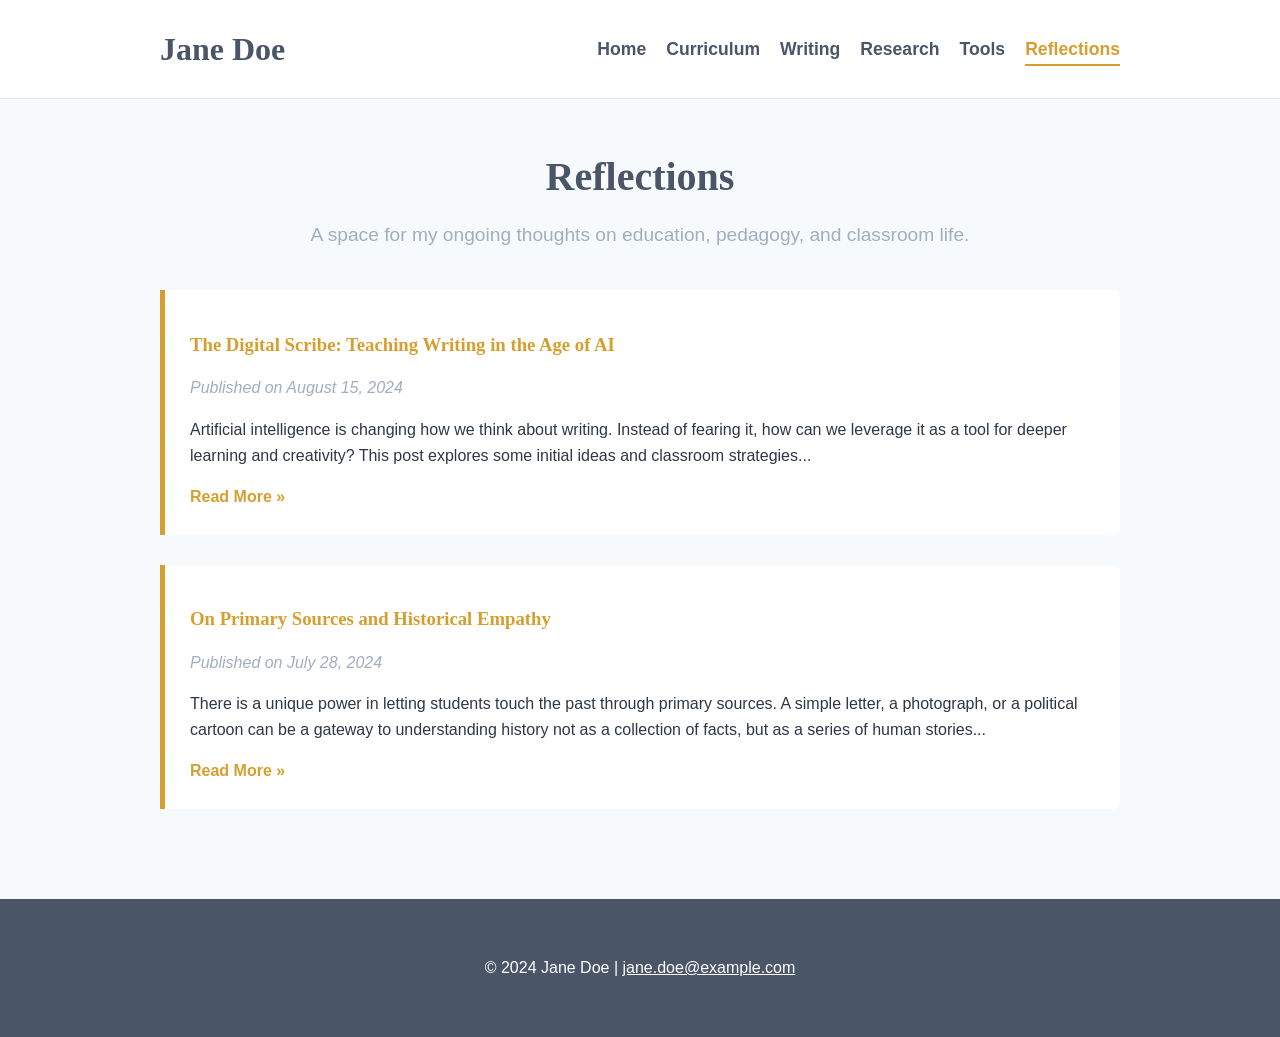
==== blog.html @ 9fa74263 "feat: Create professional portfolio website This commit establishes a complete, professional portfol" ====
<!DOCTYPE html>
<html lang="en">
<head>
    <meta charset="UTF-8">
    <meta name="viewport" content="width=device-width, initial-scale=1.0">
    <meta name="description" content="Reflections on teaching, learning, and education by Jane Doe.">
    <title>Reflections - Jane Doe</title>
    <link rel="stylesheet" href="css/style.css">
</head>
<body>
    <header>
        <div class="container">
            <h1>Jane Doe</h1>
            <nav>
                <ul>
                    <li><a href="index.html">Home</a></li>
                    <li><a href="projects.html">Curriculum</a></li>
                    <li><a href="writing.html">Writing</a></li>
                    <li><a href="research.html">Research</a></li>
                    <li><a href="tools.html">Tools</a></li>
                    <li><a href="blog.html" class="active">Reflections</a></li>
                </ul>
            </nav>
        </div>
    </header>

    <main class="container">
        <section class="page-title">
            <h2>Reflections</h2>
            <p>A space for my ongoing thoughts on education, pedagogy, and classroom life.</p>
        </section>

        <section class="blog-list">
            <div class="blog-post-summary">
                <h3><a href="blog/post1.html">The Digital Scribe: Teaching Writing in the Age of AI</a></h3>
                <p class="post-meta">Published on August 15, 2024</p>
                <p>Artificial intelligence is changing how we think about writing. Instead of fearing it, how can we leverage it as a tool for deeper learning and creativity? This post explores some initial ideas and classroom strategies...</p>
                <a href="blog/post1.html" class="read-more">Read More &raquo;</a>
            </div>
            <div class="blog-post-summary">
                <h3><a href="#">On Primary Sources and Historical Empathy</a></h3>
                <p class="post-meta">Published on July 28, 2024</p>
                <p>There is a unique power in letting students touch the past through primary sources. A simple letter, a photograph, or a political cartoon can be a gateway to understanding history not as a collection of facts, but as a series of human stories...</p>
                <a href="#" class="read-more">Read More &raquo;</a>
            </div>
        </section>
    </main>

    <footer>
        <div class="container">
            <p>&copy; 2024 Jane Doe | <a href="mailto:jane.doe@example.com">jane.doe@example.com</a></p>
        </div>
    </footer>

    <script src="js/main.js"></script>
</body>
</html>
---- css/style.css ----
/* --- Global Styles & Variables --- */
:root {
    --primary-color: #4A5568; /* Charcoal */
    --secondary-color: #A0AEC0; /* Slate Gray */
    --accent-color: #D69E2E; /* Warm Gold */
    --background-color: #F7FAFC; /* Off-white */
    --text-color: #2D3748; /* Dark Gray */
    --heading-font: 'Georgia', serif;
    --body-font: 'Lato', sans-serif;
}

body {
    font-family: var(--body-font);
    line-height: 1.6;
    color: var(--text-color);
    background-color: var(--background-color);
    margin: 0;
    padding: 0;
}

.container {
    width: 90%;
    max-width: 960px;
    margin: 0 auto;
    padding: 20px 0;
}

h1, h2, h3, h4 {
    font-family: var(--heading-font);
    color: var(--primary-color);
    line-height: 1.2;
}

a {
    color: var(--accent-color);
    text-decoration: none;
    transition: color 0.3s ease;
}

a:hover {
    color: var(--primary-color);
}

img {
    max-width: 100%;
    height: auto;
}

/* --- Header & Navigation --- */
header {
    background-color: #fff;
    border-bottom: 1px solid #E2E8F0;
    padding: 10px 0;
}

header .container {
    display: flex;
    justify-content: space-between;
    align-items: center;
}

header h1 {
    margin: 0;
    font-size: 2em;
}

header nav ul {
    margin: 0;
    padding: 0;
    list-style: none;
    display: flex;
}

header nav li {
    margin-left: 20px;
}

header nav a {
    font-weight: bold;
    font-size: 1.1em;
    color: var(--primary-color);
}

header nav a.active, header nav a:hover {
    color: var(--accent-color);
    border-bottom: 2px solid var(--accent-color);
    padding-bottom: 5px;
}

/* --- Main Content Sections --- */
main {
    padding: 40px 0;
}

.page-title {
    text-align: center;
    margin-bottom: 40px;
}

.page-title h2 {
    font-size: 2.5em;
    margin-bottom: 10px;
}

.page-title p {
    font-size: 1.2em;
    color: var(--secondary-color);
}

/* --- Homepage Specific --- */
.hero {
    display: flex;
    align-items: center;
    gap: 40px;
    margin-bottom: 60px;
}

.hero .profile-pic {
    width: 150px;
    height: 150px;
    border-radius: 50%;
    border: 5px solid var(--accent-color);
}

.hero h2 {
    font-size: 2.2em;
    margin-bottom: 10px;
}

.featured-work h3 {
    text-align: center;
    font-size: 1.8em;
    margin-bottom: 30px;
}

/* --- Gallery Styles --- */
.gallery {
    display: grid;
    grid-template-columns: repeat(auto-fit, minmax(280px, 1fr));
    gap: 30px;
}

.gallery-item {
    background: #fff;
    border: 1px solid #E2E8F0;
    border-radius: 8px;
    overflow: hidden;
    box-shadow: 0 4px 6px rgba(0,0,0,0.05);
    transition: transform 0.3s ease, box-shadow 0.3s ease;
}

.gallery-item:hover {
    transform: translateY(-5px);
    box-shadow: 0 10px 15px rgba(0,0,0,0.1);
}

.gallery-item img {
    display: block;
    width: 100%;
    height: 180px;
    object-fit: cover;
}

.gallery-item h4, .gallery-item p {
    padding: 0 20px;
    margin: 10px 0;
}

.gallery-item h4 {
    color: var(--primary-color);
}

.gallery-item p {
    font-size: 0.9em;
    color: var(--secondary-color);
    padding-bottom: 20px;
}

/* --- Project Page / Filter Bar --- */
.filter-bar {
    text-align: center;
    margin-bottom: 30px;
}

.filter-btn {
    background: none;
    border: 2px solid var(--secondary-color);
    color: var(--secondary-color);
    padding: 8px 16px;
    border-radius: 20px;
    cursor: pointer;
    margin: 0 5px;
    font-weight: bold;
    transition: all 0.3s ease;
}

.filter-btn:hover, .filter-btn.active {
    background-color: var(--accent-color);
    border-color: var(--accent-color);
    color: #fff;
}

/* --- Writing & Research Pages --- */
.writing-item, .research-item, .tool-item, .blog-post-summary {
    background: #fff;
    padding: 25px;
    border-left: 5px solid var(--accent-color);
    margin-bottom: 30px;
    border-radius: 0 8px 8px 0;
}

.writing-meta, .research-meta, .post-meta {
    font-style: italic;
    color: var(--secondary-color);
    margin-bottom: 15px;
}

.excerpt {
    border-left: 3px solid #E2E8F0;
    padding-left: 15px;
    margin: 15px 0;
}

.read-more {
    font-weight: bold;
}

/* --- Buttons --- */
.btn, .btn-secondary {
    display: inline-block;
    padding: 10px 20px;
    border-radius: 5px;
    font-weight: bold;
    text-align: center;
    margin-top: 10px;
}

.btn {
    background-color: var(--accent-color);
    color: #fff;
}

.btn:hover {
    background-color: #C05621; /* Darker Gold */
    color: #fff;
}

/* --- Footer --- */
footer {
    background-color: var(--primary-color);
    color: #fff;
    text-align: center;
    padding: 20px 0;
    margin-top: 40px;
}

footer a {
    color: #fff;
    text-decoration: underline;
}

/* --- Responsive Design --- */
@media (max-width: 768px) {
    header .container {
        flex-direction: column;
    }

    header h1 {
        margin-bottom: 10px;
    }

    header nav ul {
        flex-wrap: wrap;
        justify-content: center;
    }

    header nav li {
        margin: 5px 10px;
    }

    .hero {
        flex-direction: column;
        text-align: center;
    }
}
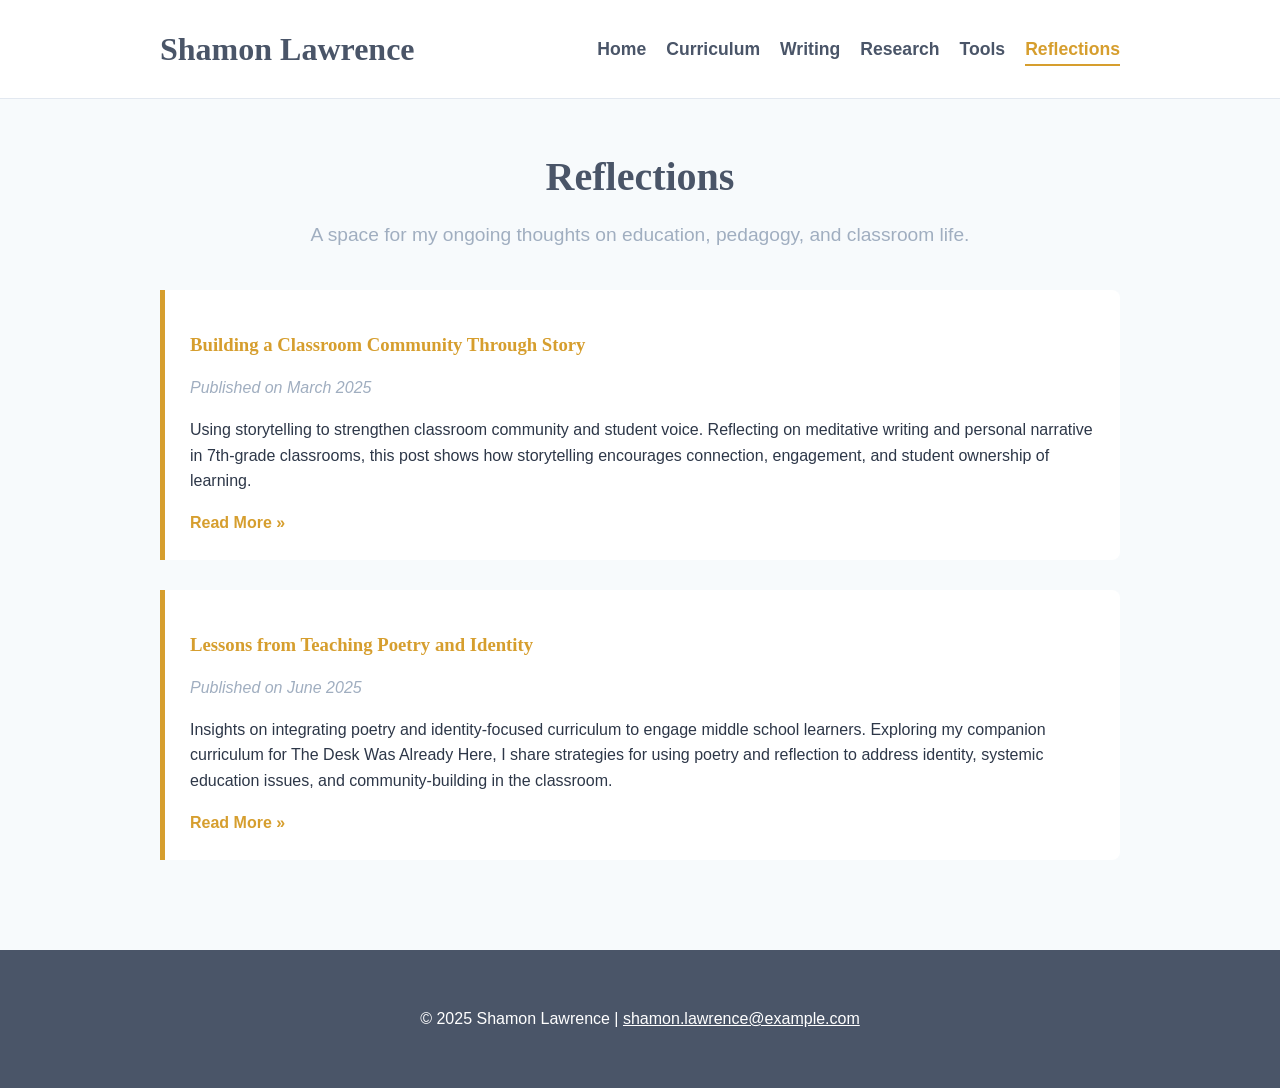
==== commit 9437bb4b: "feat: Populate website with user-provided content This commit updates all pages of the portfolio web" ====
--- a/blog.html
+++ b/blog.html
@@ -3,14 +3,14 @@
 <head>
     <meta charset="UTF-8">
     <meta name="viewport" content="width=device-width, initial-scale=1.0">
-    <meta name="description" content="Reflections on teaching, learning, and education by Jane Doe.">
-    <title>Reflections - Jane Doe</title>
+    <meta name="description" content="Reflections on teaching, learning, and education by Shamon Lawrence.">
+    <title>Reflections - Shamon Lawrence</title>
     <link rel="stylesheet" href="css/style.css">
 </head>
 <body>
     <header>
         <div class="container">
-            <h1>Jane Doe</h1>
+            <h1>Shamon Lawrence</h1>
             <nav>
                 <ul>
                     <li><a href="index.html">Home</a></li>
@@ -32,23 +32,23 @@
 
         <section class="blog-list">
             <div class="blog-post-summary">
-                <h3><a href="blog/post1.html">The Digital Scribe: Teaching Writing in the Age of AI</a></h3>
-                <p class="post-meta">Published on August 15, 2024</p>
-                <p>Artificial intelligence is changing how we think about writing. Instead of fearing it, how can we leverage it as a tool for deeper learning and creativity? This post explores some initial ideas and classroom strategies...</p>
-                <a href="blog/post1.html" class="read-more">Read More &raquo;</a>
+                <h3><a href="blog/building-community.html">Building a Classroom Community Through Story</a></h3>
+                <p class="post-meta">Published on March 2025</p>
+                <p>Using storytelling to strengthen classroom community and student voice. Reflecting on meditative writing and personal narrative in 7th-grade classrooms, this post shows how storytelling encourages connection, engagement, and student ownership of learning.</p>
+                <a href="blog/building-community.html" class="read-more">Read More &raquo;</a>
             </div>
             <div class="blog-post-summary">
-                <h3><a href="#">On Primary Sources and Historical Empathy</a></h3>
-                <p class="post-meta">Published on July 28, 2024</p>
-                <p>There is a unique power in letting students touch the past through primary sources. A simple letter, a photograph, or a political cartoon can be a gateway to understanding history not as a collection of facts, but as a series of human stories...</p>
-                <a href="#" class="read-more">Read More &raquo;</a>
+                <h3><a href="blog/teaching-poetry.html">Lessons from Teaching Poetry and Identity</a></h3>
+                <p class="post-meta">Published on June 2025</p>
+                <p>Insights on integrating poetry and identity-focused curriculum to engage middle school learners. Exploring my companion curriculum for The Desk Was Already Here, I share strategies for using poetry and reflection to address identity, systemic education issues, and community-building in the classroom.</p>
+                <a href="blog/teaching-poetry.html" class="read-more">Read More &raquo;</a>
             </div>
         </section>
     </main>
 
     <footer>
         <div class="container">
-            <p>&copy; 2024 Jane Doe | <a href="mailto:jane.doe@example.com">jane.doe@example.com</a></p>
+            <p>&copy; 2025 Shamon Lawrence | <a href="mailto:shamon.lawrence@example.com">shamon.lawrence@example.com</a></p>
         </div>
     </footer>
 
